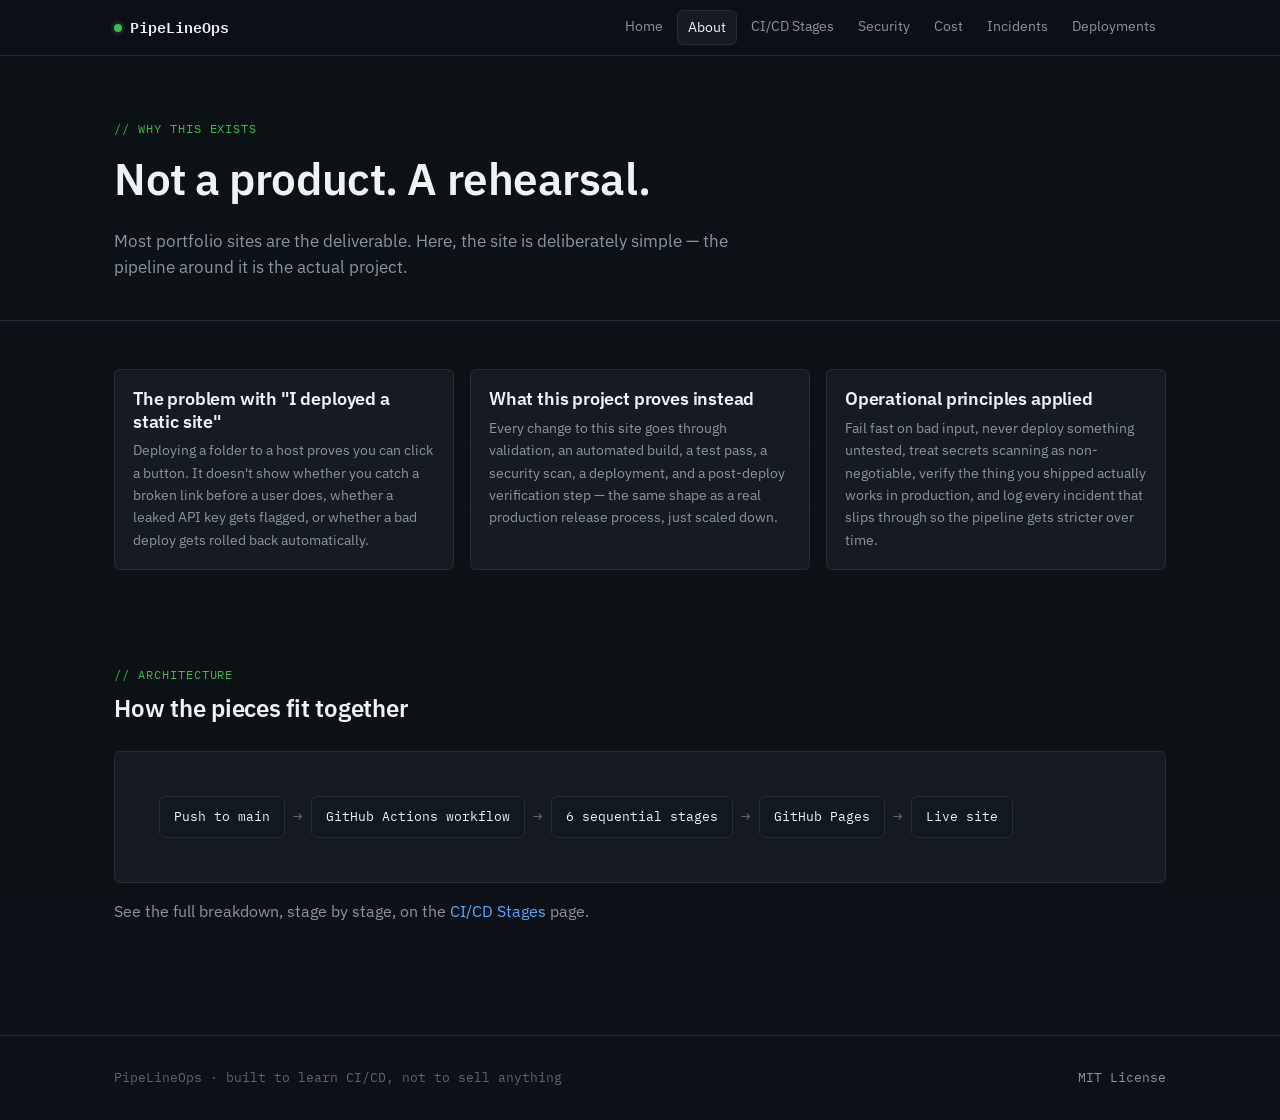
==== pages/about.html @ 0829b1a0 "Initial commit: static site + 6-stage CI/CD pipeline" ====
<!DOCTYPE html>
<html lang="en">
<head>
<meta charset="UTF-8" />
<meta name="viewport" content="width=device-width, initial-scale=1.0" />
<title>About the Pipeline · PipeLineOps</title>
<link rel="preconnect" href="https://fonts.googleapis.com">
<link href="https://fonts.googleapis.com/css2?family=IBM+Plex+Mono:wght@400;500;600&family=IBM+Plex+Sans:wght@400;500;600;700&display=swap" rel="stylesheet">
<link rel="stylesheet" href="../css/style.css" />
<link rel="stylesheet" href="../css/dashboard.css" />
<link rel="stylesheet" href="../css/responsive.css" />
<script>window.PIPELINEOPS_DATA_ROOT = "../data/";</script>
</head>
<body>
<a class="skip-link" href="#main">Skip to content</a>
<header class="site-header">
  <div class="container">
    <div class="brand"><span class="dot"></span> PipeLineOps</div>
    <button class="nav-toggle" aria-expanded="false" aria-label="Toggle navigation">menu</button>
    <nav class="main-nav">
      <a href="../index.html">Home</a>
      <a href="about.html" aria-current="page">About</a>
      <a href="pipeline.html">CI/CD Stages</a>
      <a href="security.html">Security</a>
      <a href="cost.html">Cost</a>
      <a href="incidents.html">Incidents</a>
      <a href="deployment.html">Deployments</a>
    </nav>
  </div>
</header>

<main id="main">
  <section class="hero" style="padding-bottom:24px">
    <div class="container">
      <span class="eyebrow">// why this exists</span>
      <h1>Not a product. A rehearsal.</h1>
      <p class="lead">Most portfolio sites are the deliverable. Here, the site is deliberately simple —
        the pipeline around it is the actual project.</p>
    </div>
  </section>

  <section>
    <div class="container">
      <div class="card-grid">
        <div class="card">
          <h3>The problem with "I deployed a static site"</h3>
          <p>Deploying a folder to a host proves you can click a button. It doesn't show whether you
            catch a broken link before a user does, whether a leaked API key gets flagged, or whether
            a bad deploy gets rolled back automatically.</p>
        </div>
        <div class="card">
          <h3>What this project proves instead</h3>
          <p>Every change to this site goes through validation, an automated build, a test pass,
            a security scan, a deployment, and a post-deploy verification step — the same shape as
            a real production release process, just scaled down.</p>
        </div>
        <div class="card">
          <h3>Operational principles applied</h3>
          <p>Fail fast on bad input, never deploy something untested, treat secrets scanning as
            non-negotiable, verify the thing you shipped actually works in production, and log
            every incident that slips through so the pipeline gets stricter over time.</p>
        </div>
      </div>
    </div>
  </section>

  <section>
    <div class="container">
      <div class="section-head">
        <span class="eyebrow">// architecture</span>
        <h2>How the pieces fit together</h2>
      </div>
      <div class="panel">
        <div class="arch-diagram">
          <div class="arch-node">Push to main</div>
          <span class="arch-arrow">→</span>
          <div class="arch-node">GitHub Actions workflow</div>
          <span class="arch-arrow">→</span>
          <div class="arch-node">6 sequential stages</div>
          <span class="arch-arrow">→</span>
          <div class="arch-node">GitHub Pages</div>
          <span class="arch-arrow">→</span>
          <div class="arch-node">Live site</div>
        </div>
      </div>
      <p style="margin-top:16px">See the full breakdown, stage by stage, on the
        <a href="pipeline.html">CI/CD Stages</a> page.</p>
    </div>
  </section>
</main>

<footer class="site-footer">
  <div class="container">
    <span>PipeLineOps · built to learn CI/CD, not to sell anything</span>
    <span><a href="../LICENSE">MIT License</a></span>
  </div>
</footer>

<script src="../js/navigation.js"></script>
<script src="../js/app.js"></script>
<script src="../js/version.js"></script>
</body>
</html>
---- css/style.css ----
/* =========================================================
   PipeLineOps — base styles
   Design language: real CI/CD dashboard, not a marketing site.
   Palette lifted from GitHub Actions run logs / status semantics.
   ========================================================= */

:root {
  /* Surfaces */
  --bg: #0d1117;
  --bg-raised: #12181f;
  --panel: #161b22;
  --panel-border: #262c36;
  --panel-hover: #1c2128;

  /* Text */
  --text: #c9d1d9;
  --text-dim: #8b949e;
  --text-faint: #5c6470;
  --text-bright: #f0f3f6;

  /* Status semantics — same meaning everywhere in the app */
  --status-success: #3fb950;
  --status-success-bg: rgba(63, 185, 80, 0.12);
  --status-warning: #d29922;
  --status-warning-bg: rgba(210, 153, 34, 0.12);
  --status-fail: #f85149;
  --status-fail-bg: rgba(248, 81, 73, 0.12);
  --status-info: #58a6ff;
  --status-info-bg: rgba(88, 166, 255, 0.12);
  --status-running: #a371f7;
  --status-running-bg: rgba(163, 113, 247, 0.12);

  /* Type */
  --font-sans: "IBM Plex Sans", -apple-system, "Segoe UI", sans-serif;
  --font-mono: "IBM Plex Mono", "SFMono-Regular", Consolas, monospace;

  --radius: 6px;
  --header-h: 56px;
}

* { box-sizing: border-box; }

html { scroll-behavior: smooth; }

body {
  margin: 0;
  background: var(--bg);
  background-image:
    linear-gradient(var(--panel-border) 1px, transparent 1px),
    linear-gradient(90deg, var(--panel-border) 1px, transparent 1px);
  background-size: 64px 64px;
  background-attachment: fixed;
  background-position: -1px -1px;
  color: var(--text);
  font-family: var(--font-sans);
  line-height: 1.55;
  -webkit-font-smoothing: antialiased;
}

/* subtle grid only shows through on true black areas */
body::before {
  content: "";
  position: fixed;
  inset: 0;
  background: var(--bg);
  opacity: 0.94;
  z-index: -1;
}

a { color: var(--status-info); text-decoration: none; }
a:hover { text-decoration: underline; }
a:focus-visible, button:focus-visible, [tabindex]:focus-visible {
  outline: 2px solid var(--status-info);
  outline-offset: 2px;
}

h1, h2, h3, h4 {
  font-family: var(--font-sans);
  color: var(--text-bright);
  font-weight: 600;
  line-height: 1.25;
  margin: 0 0 0.5em;
  letter-spacing: -0.01em;
}
h1 { font-size: clamp(1.9rem, 3vw + 1rem, 2.75rem); }
h2 { font-size: 1.5rem; }
h3 { font-size: 1.125rem; }

p { color: var(--text-dim); margin: 0 0 1em; }

code, .mono { font-family: var(--font-mono); }

.container {
  max-width: 1100px;
  margin: 0 auto;
  padding: 0 24px;
}

/* ---------- header / nav ---------- */
.site-header {
  position: sticky;
  top: 0;
  z-index: 50;
  height: var(--header-h);
  display: flex;
  align-items: center;
  background: rgba(13, 17, 23, 0.88);
  backdrop-filter: blur(8px);
  border-bottom: 1px solid var(--panel-border);
}

.site-header .container {
  display: flex;
  align-items: center;
  justify-content: space-between;
  gap: 16px;
  width: 100%;
}

.brand {
  display: flex;
  align-items: center;
  gap: 8px;
  font-family: var(--font-mono);
  font-weight: 600;
  color: var(--text-bright);
  font-size: 0.95rem;
}
.brand .dot {
  width: 8px; height: 8px; border-radius: 50%;
  background: var(--status-success);
  box-shadow: 0 0 0 3px var(--status-success-bg);
  animation: pulse 2.2s ease-in-out infinite;
}
@keyframes pulse {
  0%, 100% { opacity: 1; }
  50% { opacity: 0.4; }
}

.main-nav { display: flex; gap: 4px; }
.main-nav a {
  color: var(--text-dim);
  font-size: 0.875rem;
  padding: 6px 10px;
  border-radius: var(--radius);
  text-decoration: none;
}
.main-nav a:hover { color: var(--text-bright); background: var(--panel-hover); }
.main-nav a[aria-current="page"] {
  color: var(--text-bright);
  background: var(--panel);
  border: 1px solid var(--panel-border);
}

.nav-toggle {
  display: none;
  background: none;
  border: 1px solid var(--panel-border);
  color: var(--text-bright);
  border-radius: var(--radius);
  padding: 6px 10px;
  font-family: var(--font-mono);
  cursor: pointer;
}

/* ---------- badges / status chips ---------- */
.badge {
  display: inline-flex;
  align-items: center;
  gap: 6px;
  font-family: var(--font-mono);
  font-size: 0.75rem;
  font-weight: 600;
  padding: 3px 9px;
  border-radius: 999px;
  text-transform: uppercase;
  letter-spacing: 0.04em;
  white-space: nowrap;
}
.badge::before {
  content: "";
  width: 6px; height: 6px; border-radius: 50%;
  background: currentColor;
}
.badge--success { color: var(--status-success); background: var(--status-success-bg); }
.badge--warning { color: var(--status-warning); background: var(--status-warning-bg); }
.badge--fail    { color: var(--status-fail);    background: var(--status-fail-bg); }
.badge--info    { color: var(--status-info);    background: var(--status-info-bg); }
.badge--running { color: var(--status-running); background: var(--status-running-bg); }

/* ---------- panels / cards ---------- */
.panel {
  background: var(--panel);
  border: 1px solid var(--panel-border);
  border-radius: var(--radius);
  padding: 20px;
}

.card-grid {
  display: grid;
  grid-template-columns: repeat(auto-fit, minmax(240px, 1fr));
  gap: 16px;
}

.card {
  background: var(--panel);
  border: 1px solid var(--panel-border);
  border-radius: var(--radius);
  padding: 18px;
  transition: border-color 0.15s ease, transform 0.15s ease;
}
.card:hover { border-color: #3a4351; transform: translateY(-2px); }
.card h3 { margin-bottom: 6px; }
.card p { margin-bottom: 0; font-size: 0.9rem; }

/* ---------- hero ---------- */
.hero {
  padding: 64px 0 40px;
  border-bottom: 1px solid var(--panel-border);
}
.eyebrow {
  font-family: var(--font-mono);
  font-size: 0.75rem;
  color: var(--status-success);
  text-transform: uppercase;
  letter-spacing: 0.08em;
  margin-bottom: 12px;
  display: block;
}
.hero p.lead {
  font-size: 1.05rem;
  max-width: 640px;
}
.hero-actions { display: flex; gap: 12px; margin-top: 24px; flex-wrap: wrap; }

.btn {
  font-family: var(--font-mono);
  font-size: 0.85rem;
  font-weight: 600;
  padding: 9px 16px;
  border-radius: var(--radius);
  border: 1px solid var(--panel-border);
  cursor: pointer;
  display: inline-flex;
  align-items: center;
  gap: 8px;
}
.btn--primary {
  background: var(--status-success);
  color: #04140a;
  border-color: var(--status-success);
}
.btn--primary:hover { text-decoration: none; filter: brightness(1.08); }
.btn--ghost { background: transparent; color: var(--text-bright); }
.btn--ghost:hover { text-decoration: none; background: var(--panel-hover); }

/* ---------- sections ---------- */
section { padding: 48px 0; }
.section-head { margin-bottom: 28px; }
.section-head .eyebrow { margin-bottom: 8px; }

/* ---------- terminal block ---------- */
.terminal {
  background: #01040a;
  border: 1px solid var(--panel-border);
  border-radius: var(--radius);
  overflow: hidden;
  font-family: var(--font-mono);
  font-size: 0.82rem;
}
.terminal-bar {
  display: flex;
  gap: 6px;
  padding: 10px 12px;
  background: var(--bg-raised);
  border-bottom: 1px solid var(--panel-border);
}
.terminal-bar span {
  width: 10px; height: 10px; border-radius: 50%;
  background: var(--panel-border);
}
.terminal-body { padding: 16px; color: #8ec07c; white-space: pre-wrap; }
.terminal-body .line-dim { color: var(--text-faint); }
.terminal-body .line-info { color: var(--status-info); }
.terminal-body .line-warn { color: var(--status-warning); }

/* ---------- table ---------- */
table { width: 100%; border-collapse: collapse; font-size: 0.9rem; }
th, td {
  text-align: left;
  padding: 10px 12px;
  border-bottom: 1px solid var(--panel-border);
}
th {
  font-family: var(--font-mono);
  font-size: 0.72rem;
  text-transform: uppercase;
  letter-spacing: 0.05em;
  color: var(--text-faint);
}
tbody tr:hover { background: var(--panel-hover); }

/* ---------- footer ---------- */
.site-footer {
  border-top: 1px solid var(--panel-border);
  padding: 32px 0;
  margin-top: 48px;
}
.site-footer .container {
  display: flex;
  justify-content: space-between;
  flex-wrap: wrap;
  gap: 12px;
  font-size: 0.8rem;
  color: var(--text-faint);
  font-family: var(--font-mono);
}
.site-footer a { color: var(--text-dim); }

/* ---------- misc ---------- */
.stat {
  font-family: var(--font-mono);
  font-size: 1.9rem;
  color: var(--text-bright);
  font-weight: 600;
}
.stat-label {
  font-size: 0.72rem;
  color: var(--text-faint);
  text-transform: uppercase;
  letter-spacing: 0.06em;
}
.skip-link {
  position: absolute;
  left: -999px;
  top: 0;
  background: var(--status-info);
  color: #04140a;
  padding: 8px 12px;
  z-index: 100;
}
.skip-link:focus { left: 8px; top: 8px; }

@media (prefers-reduced-motion: reduce) {
  * { animation-duration: 0.001ms !important; transition-duration: 0.001ms !important; }
}
---- css/dashboard.css ----
/* =========================================================
   PipeLineOps — dashboard & pipeline visualization styles
   ========================================================= */

/* ---------- Signature element: the stage tracker ----------
   A horizontal run of the 6 pipeline stages, styled like a
   real CI run view. Order carries real information here
   (stages execute in sequence), so numbering is earned. */

.stage-tracker {
  display: flex;
  align-items: stretch;
  gap: 0;
  overflow-x: auto;
  padding-bottom: 4px;
}

.stage {
  flex: 1 1 0;
  min-width: 150px;
  position: relative;
  background: var(--panel);
  border: 1px solid var(--panel-border);
  padding: 16px 16px 16px 18px;
}
.stage:not(:last-child) { border-right: none; }
.stage:first-child { border-radius: var(--radius) 0 0 var(--radius); }
.stage:last-child { border-radius: 0 var(--radius) var(--radius) 0; }

.stage::after {
  content: "";
  position: absolute;
  right: -9px;
  top: 50%;
  transform: translateY(-50%) rotate(45deg);
  width: 14px; height: 14px;
  background: var(--panel);
  border-top: 1px solid var(--panel-border);
  border-right: 1px solid var(--panel-border);
  z-index: 2;
}
.stage:last-child::after { display: none; }

.stage-num {
  font-family: var(--font-mono);
  font-size: 0.7rem;
  color: var(--text-faint);
  display: block;
  margin-bottom: 8px;
}
.stage-name {
  font-weight: 600;
  color: var(--text-bright);
  font-size: 0.9rem;
  margin-bottom: 4px;
}
.stage-desc {
  font-size: 0.78rem;
  color: var(--text-dim);
  margin-bottom: 10px;
  min-height: 32px;
}

.stage[data-status="success"] { border-top: 2px solid var(--status-success); }
.stage[data-status="warning"] { border-top: 2px solid var(--status-warning); }
.stage[data-status="fail"]    { border-top: 2px solid var(--status-fail); }
.stage[data-status="running"] { border-top: 2px solid var(--status-running); }
.stage[data-status="pending"] { border-top: 2px solid var(--panel-border); }

.stage[data-status="success"]::after,
.stage[data-status="pending"]::after { background: var(--panel); }

@keyframes stage-in {
  from { opacity: 0; transform: translateY(6px); }
  to { opacity: 1; transform: translateY(0); }
}
.stage { animation: stage-in 0.4s ease backwards; }
.stage:nth-child(1) { animation-delay: 0.03s; }
.stage:nth-child(2) { animation-delay: 0.09s; }
.stage:nth-child(3) { animation-delay: 0.15s; }
.stage:nth-child(4) { animation-delay: 0.21s; }
.stage:nth-child(5) { animation-delay: 0.27s; }
.stage:nth-child(6) { animation-delay: 0.33s; }

/* ---------- version card ---------- */
.version-card {
  display: grid;
  grid-template-columns: auto 1fr;
  gap: 24px;
  align-items: center;
}
.version-number {
  font-family: var(--font-mono);
  font-size: 2.4rem;
  color: var(--status-success);
  font-weight: 600;
  line-height: 1;
}
.version-meta { display: grid; gap: 6px; font-size: 0.85rem; }
.version-meta .row { display: flex; gap: 8px; }
.version-meta .k { color: var(--text-faint); min-width: 110px; font-family: var(--font-mono); font-size: 0.78rem; }
.version-meta .v { color: var(--text); font-family: var(--font-mono); }

/* ---------- incident feed ---------- */
.incident {
  display: grid;
  grid-template-columns: 90px 1fr auto;
  gap: 16px;
  align-items: start;
  padding: 16px 0;
  border-bottom: 1px solid var(--panel-border);
}
.incident:last-child { border-bottom: none; }
.incident-sev {
  font-family: var(--font-mono);
  font-size: 0.7rem;
  text-transform: uppercase;
  letter-spacing: 0.04em;
  padding-top: 2px;
}
.incident-sev--sev1 { color: var(--status-fail); }
.incident-sev--sev2 { color: var(--status-warning); }
.incident-sev--sev3 { color: var(--status-info); }
.incident h4 { margin: 0 0 4px; color: var(--text-bright); font-size: 0.95rem; }
.incident .meta { font-size: 0.78rem; color: var(--text-faint); font-family: var(--font-mono); }
.incident .impact { font-size: 0.85rem; color: var(--text-dim); margin-top: 6px; }

/* ---------- security scan list ---------- */
.scan-row {
  display: grid;
  grid-template-columns: 1fr auto auto;
  gap: 12px;
  align-items: center;
  padding: 12px 0;
  border-bottom: 1px solid var(--panel-border);
  font-size: 0.88rem;
}
.scan-row:last-child { border-bottom: none; }
.scan-row .tool { font-family: var(--font-mono); color: var(--text-bright); }
.scan-row .findings { color: var(--text-faint); font-size: 0.8rem; }

/* ---------- deployment history table extras ---------- */
.env-tag {
  font-family: var(--font-mono);
  font-size: 0.7rem;
  padding: 2px 7px;
  border-radius: 4px;
  background: var(--panel-hover);
  color: var(--text-dim);
  border: 1px solid var(--panel-border);
}

/* ---------- cost tips ---------- */
.cost-tip {
  display: flex;
  gap: 14px;
  padding: 16px 0;
  border-bottom: 1px solid var(--panel-border);
}
.cost-tip:last-child { border-bottom: none; }
.cost-tip .save {
  font-family: var(--font-mono);
  color: var(--status-success);
  font-weight: 600;
  font-size: 0.85rem;
  min-width: 90px;
}

/* ---------- architecture diagram (pure CSS) ---------- */
.arch-diagram {
  display: flex;
  align-items: center;
  gap: 8px;
  flex-wrap: wrap;
  padding: 24px;
}
.arch-node {
  font-family: var(--font-mono);
  font-size: 0.8rem;
  background: var(--bg-raised);
  border: 1px solid var(--panel-border);
  border-radius: var(--radius);
  padding: 10px 14px;
  color: var(--text-bright);
  text-align: center;
}
.arch-arrow {
  color: var(--text-faint);
  font-family: var(--font-mono);
}
---- css/responsive.css ----
/* =========================================================
   PipeLineOps — responsive rules
   ========================================================= */

@media (max-width: 860px) {
  .stage-tracker { flex-direction: column; }
  .stage:not(:last-child) { border-right: 1px solid var(--panel-border); border-bottom: none; }
  .stage:first-child { border-radius: var(--radius) var(--radius) 0 0; }
  .stage:last-child { border-radius: 0 0 var(--radius) var(--radius); }
  .stage::after {
    right: 50%;
    top: auto;
    bottom: -9px;
    transform: translateX(50%) rotate(45deg);
  }
  .version-card { grid-template-columns: 1fr; text-align: left; }
}

@media (max-width: 720px) {
  .main-nav {
    position: absolute;
    top: var(--header-h);
    left: 0;
    right: 0;
    flex-direction: column;
    background: var(--bg);
    border-bottom: 1px solid var(--panel-border);
    padding: 8px;
    display: none;
  }
  .main-nav.open { display: flex; }
  .nav-toggle { display: inline-flex; }
  .incident { grid-template-columns: 1fr; }
  .incident-sev { padding-top: 0; }
  .scan-row { grid-template-columns: 1fr; text-align: left; }
}

@media (max-width: 520px) {
  .hero { padding: 40px 0 28px; }
  section { padding: 32px 0; }
  .card-grid { grid-template-columns: 1fr; }
}
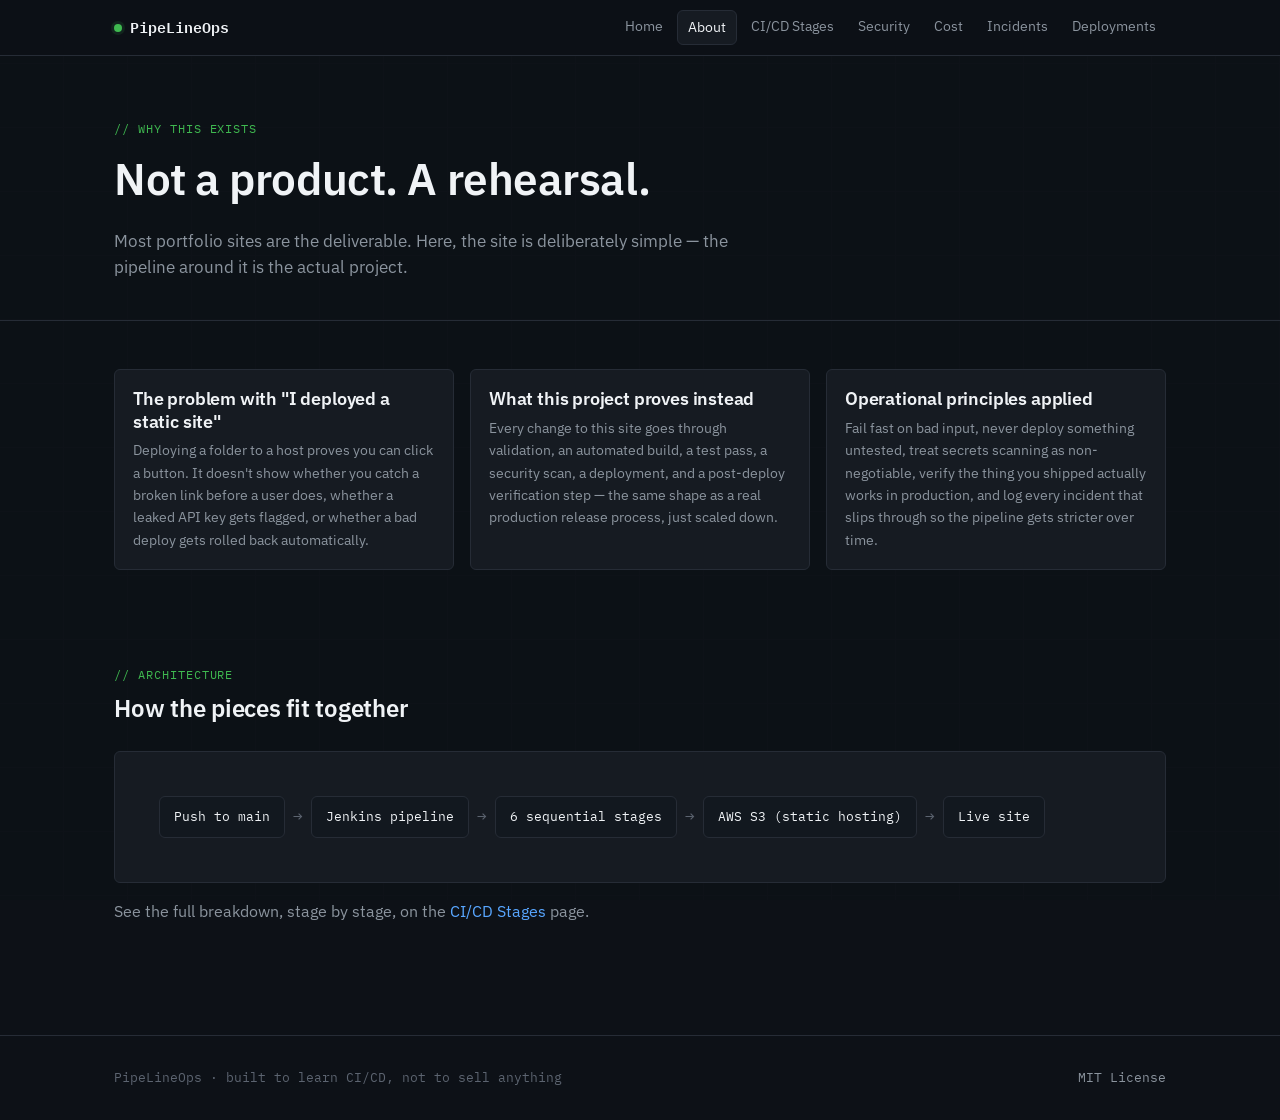
==== commit a4016fd8: "update site copy to reflect Jenkins + AWS S3 instead of GitHub Actions + Pages" ====
--- a/pages/about.html
+++ b/pages/about.html
@@ -74,11 +74,11 @@
         <div class="arch-diagram">
           <div class="arch-node">Push to main</div>
           <span class="arch-arrow">→</span>
-          <div class="arch-node">GitHub Actions workflow</div>
+          <div class="arch-node">Jenkins pipeline</div>
           <span class="arch-arrow">→</span>
           <div class="arch-node">6 sequential stages</div>
           <span class="arch-arrow">→</span>
-          <div class="arch-node">GitHub Pages</div>
+          <div class="arch-node">AWS S3 (static hosting)</div>
           <span class="arch-arrow">→</span>
           <div class="arch-node">Live site</div>
         </div>
--- a/css/dashboard.css
+++ b/css/dashboard.css
@@ -22,6 +22,7 @@
   background: var(--panel);
   border: 1px solid var(--panel-border);
   padding: 16px 16px 16px 18px;
+  animation: stage-in 0.4s ease backwards;
 }
 .stage:not(:last-child) { border-right: none; }
 .stage:first-child { border-radius: var(--radius) 0 0 var(--radius); }
@@ -74,7 +75,6 @@
   from { opacity: 0; transform: translateY(6px); }
   to { opacity: 1; transform: translateY(0); }
 }
-.stage { animation: stage-in 0.4s ease backwards; }
 .stage:nth-child(1) { animation-delay: 0.03s; }
 .stage:nth-child(2) { animation-delay: 0.09s; }
 .stage:nth-child(3) { animation-delay: 0.15s; }
